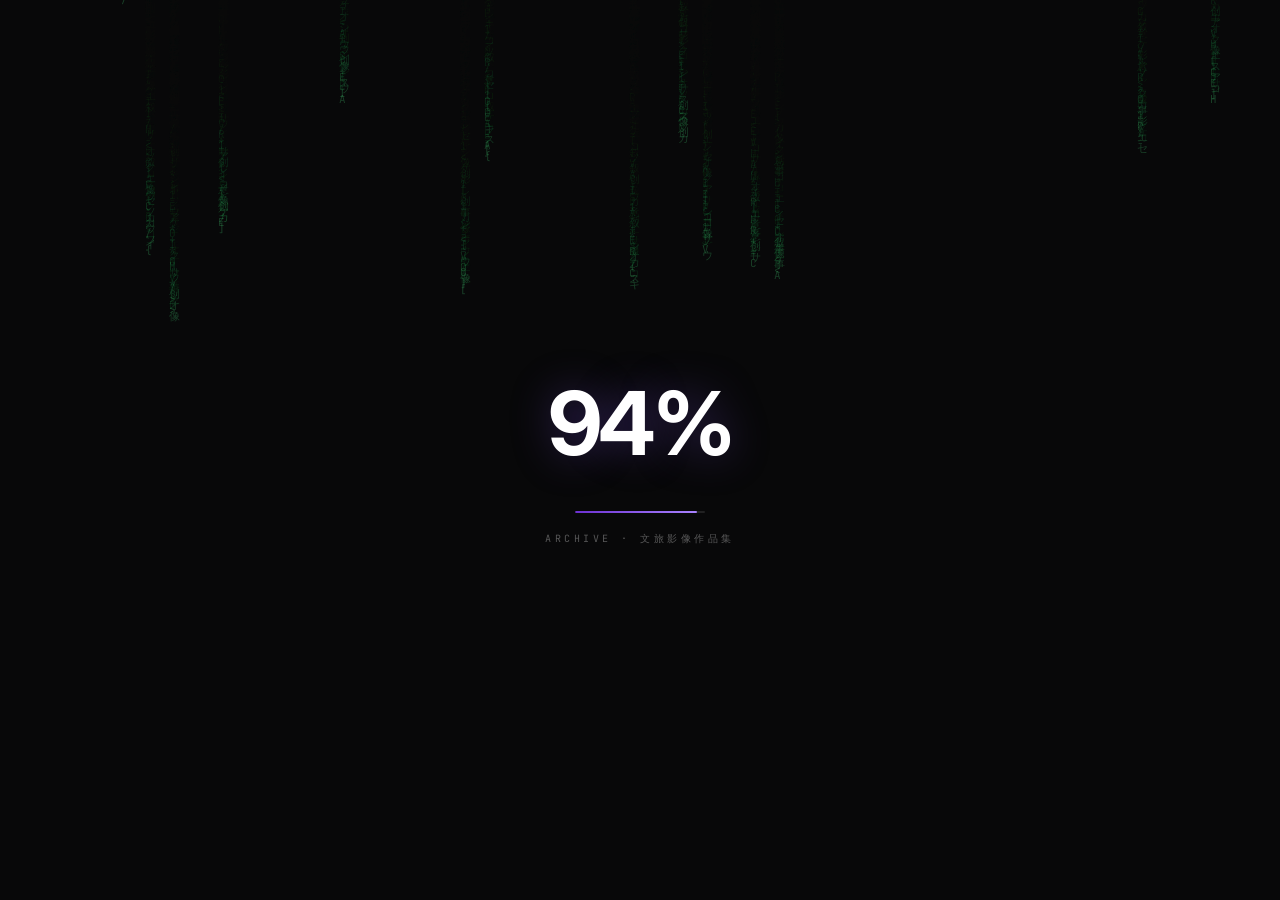
==== index.html @ c598e839 "Initial commit: 文旅影像作品集 portfolio site" ====
<!DOCTYPE html>
<html lang="zh-CN">
<head>
<meta charset="UTF-8">
<meta name="viewport" content="width=device-width, initial-scale=1.0">
<title>ARCHIVE — 文旅影像作品集</title>
<link rel="preconnect" href="https://fonts.googleapis.com">
<link rel="preconnect" href="https://fonts.gstatic.com" crossorigin>
<link href="https://fonts.googleapis.com/css2?family=Inter:wght@400;500;600;700;800;900&family=JetBrains+Mono:wght@300;400&family=Noto+Sans+SC:wght@400;500;700;900&display=swap" rel="stylesheet">
<link rel="stylesheet" href="system.css">
<style>
  /* ── Loader ── */
  #loader{position:fixed;inset:0;z-index:10000;background:#08080a;display:flex;align-items:center;justify-content:center;
    transition:opacity .6s ease,visibility .6s ease;}
  #loader.hide{opacity:0;visibility:hidden;pointer-events:none;}
  #rainCanvas{position:absolute;inset:0;z-index:0;}
  .loader-content{position:relative;z-index:1;display:flex;flex-direction:column;align-items:center;gap:18px;}
  .loader-percent{font-size:clamp(3rem,8vw,5.5rem);font-weight:700;letter-spacing:-.04em;color:#fff;text-shadow:0 0 40px rgba(120,80,220,.35);}
  .loader-bar-wrap{width:130px;height:2px;background:rgba(255,255,255,.1);border-radius:1px;overflow:hidden;}
  .loader-bar{height:100%;width:0;background:linear-gradient(90deg,#6c30d2,#a882ff);border-radius:1px;transition:width .05s linear;}
  .loader-label{font-family:var(--f-mono);font-size:10px;letter-spacing:.35em;text-transform:uppercase;color:rgba(255,255,255,.32);}

  /* ── Hero 背景视频（自动循环）+ 右侧辉光球 ── */
  .hero-video{position:absolute;inset:0;width:100%;height:100%;object-fit:cover;object-position:center;z-index:0;pointer-events:none;
    opacity:0;animation:fadeIn 1.4s .2s ease forwards;}
  .hero .scrim{z-index:1;background:
    linear-gradient(105deg,rgba(8,8,10,.86) 0%,rgba(8,8,10,.55) 34%,rgba(8,8,10,.22) 62%,rgba(8,8,10,.42) 100%),
    linear-gradient(to bottom,rgba(8,8,10,.22) 0%,transparent 30%,rgba(8,8,10,.6) 100%);}
  .hero .orb{z-index:2;right:8%;top:50%;width:min(600px,80vw);height:min(600px,80vw);
    filter:blur(42px);translate:0 -50%;
    animation:orbBreath 12s ease-in-out infinite, orbSpin 44s linear infinite, orbIn 1.6s .3s ease forwards;}
  /* 轻呼吸（translate+scale）与慢自转（rotate）用独立属性，互不覆盖 */
  @keyframes orbBreath{
    0%,100%{translate:0 -50%;        scale:1;}
    50%    {translate:0 calc(-50% - 12px); scale:1.04;}
  }
  @keyframes orbSpin{to{rotate:360deg;}}
  .hero .hero-text{max-width:none;margin:0;padding-left:6vw;padding-right:var(--gutter);}
  .hero .tags{position:static;left:auto;right:auto;bottom:auto;margin-top:26px;justify-content:flex-start;}
  .page-reveal{opacity:0;transition:opacity .6s ease .15s;}
  .page-reveal.show{opacity:1;}
  .hero-line:hover{letter-spacing:.06em;color:var(--accent);}
  .tag:hover{letter-spacing:.28em;color:var(--accent);border-color:rgba(168,130,255,.4);}

  /* ── 整屏吸附滚动（一屏一屏）── */
  html{scroll-snap-type:y mandatory;scroll-padding-top:0;}
  .hero{scroll-snap-align:start;scroll-snap-stop:always;}
  .snap-screen.last{min-height:100dvh;display:flex;flex-direction:column;justify-content:center;
    scroll-snap-align:start;scroll-snap-stop:always;}
  .snap-screen.last > footer{margin-top:auto;}
  @media (prefers-reduced-motion:reduce){html{scroll-snap-type:none;}}
</style>
</head>
<body>

<!-- ════ LOADER ════ -->
<div id="loader">
  <canvas id="rainCanvas"></canvas>
  <div class="loader-content">
    <div class="loader-percent" id="loaderPercent">0%</div>
    <div class="loader-bar-wrap"><div class="loader-bar" id="loaderBar"></div></div>
    <div class="loader-label">ARCHIVE · 文旅影像作品集</div>
  </div>
</div>

<!-- ════ HEADER ════ -->
<header class="site-header">
  <div class="logo">ARCHIVE<span class="dot-accent">.</span></div>
  <nav>
    <ul>
      <li><a href="works.html#video" data-hover>Works</a></li>
      <li><a href="#" data-hover>About</a></li>
      <li><a href="#" data-hover>Journal</a></li>
      <li><a href="#" data-hover>Contact</a></li>
    </ul>
  </nav>
  <span class="menu-ico" data-hover>≡</span>
</header>

<div class="page-reveal" id="pageReveal">

<!-- ════ HERO ════ -->
<section class="hero">
  <video class="hero-video" id="heroVideo" autoplay muted loop playsinline preload="auto" src="assets/new-bg.mp4"></video>
  <div class="scrim"></div>
  <div class="orb" id="orb"></div>
  <div class="hero-text">
    <h1 class="h1">
      <span class="hero-line" data-textline>WE</span>
      <span class="hero-line" data-textline>CAPTURE</span>
      <span class="hero-line" data-textline>STORIES</span>
      <span class="hero-line" data-textline>THAT STAY</span>
    </h1>
    <div class="hero-sub">影像 · 创意 · 叙事 &nbsp;—&nbsp; Visual Storytelling Studio</div>
    <div class="tags">
      <span class="tag" data-hover data-type="photo">摄影作品</span>
      <span class="tag" data-hover data-type="video">摄像作品</span>
    </div>
  </div>
</section>

</div><!-- /page-reveal -->

<script src="data.js"></script>
<script src="site.js"></script>
<script>
/* ════ MATRIX CODE RAIN ════ */
(function(){
  var c=document.getElementById('rainCanvas'),ctx=c.getContext('2d');
  var chars='ARCHIVE影像创意叙事01{}[]<>=+-*/アイウエオカキクケコサシスセソ'.split('');
  var fs=11,step=fs*2.2,cols=0,drops=[];
  function resize(){
    c.width=innerWidth;c.height=innerHeight;
    cols=Math.ceil(c.width/step);
    for(var i=0;i<cols;i++)if(drops[i]==null)drops[i]=Math.random()*c.height/fs*-1;
  }
  resize();addEventListener('resize',resize);
  ctx.fillStyle='#08080a';ctx.fillRect(0,0,c.width,c.height);
  function draw(){
    ctx.fillStyle='rgba(8,8,10,0.05)';ctx.fillRect(0,0,c.width,c.height);
    ctx.font=fs+'px "JetBrains Mono",monospace';
    for(var i=0;i<cols;i++){
      var ch=chars[Math.floor(Math.random()*chars.length)],y=drops[i]*fs;
      ctx.fillStyle='rgba(74,222,128,0.25)';ctx.fillText(ch,i*step,y);
      if(drops[i]>1){ctx.fillStyle='rgba(34,197,94,0.12)';ctx.fillText(chars[Math.floor(Math.random()*chars.length)],i*step,y-fs);}
      if(drops[i]>2){ctx.fillStyle='rgba(22,163,74,0.05)';ctx.fillText(chars[Math.floor(Math.random()*chars.length)],i*step,y-fs*2);}
      if(y>c.height&&Math.random()>0.975)drops[i]=0;
      drops[i]+=0.5;
    }
  }
  for(var f=0;f<20;f++)draw();
  var id=setInterval(draw,40);window._stopRain=function(){clearInterval(id);};
})();

/* ════ LOADER ════ */
(function(){
  var el=document.getElementById('loaderPercent'),bar=document.getElementById('loaderBar'),
      loader=document.getElementById('loader'),page=document.getElementById('pageReveal');
  function ease(t){return t<0.5?2*t*t:-1+(4-2*t)*t;}
  var start=Date.now(),dur=2400;
  (function tick(){
    var t=Math.min((Date.now()-start)/dur,1),p=Math.floor(ease(t)*100);
    el.textContent=p+'%';bar.style.width=p+'%';
    if(p<100)requestAnimationFrame(tick);
    else setTimeout(function(){loader.classList.add('hide');page.classList.add('show');window._stopRain();},350);
  })();
})();

/* ════ ORB 紫→粉色彩 morph（光标靠近变粉）════ */
initOrb(document.getElementById('orb'));
/* 背景视频自动循环兜底（部分浏览器需 JS 触发 play）*/
(function(){var v=document.getElementById('heroVideo');if(v&&v.play){var p=v.play();if(p&&p.catch)p.catch(function(){});}})();

/* ════ HERO 标签 → 跳转到对应类型的分类列表页 ════ */
(function(){
  document.querySelectorAll('.tags .tag[data-type]').forEach(function(t){
    t.style.cursor='none';
    t.addEventListener('click',function(){location.href='works.html#'+t.dataset.type;});
  });
})();
</script>
</body>
</html>
---- system.css ----
/* ============================================================
   CINEMATIC PORTFOLIO SYSTEM — Dark Premium Edition
   文旅影像作品集 · 暗色高级设计系统
   配色对齐 portfolio-hero_7（紫辉光 / 绿矩阵 / 近黑底）
   ============================================================ */

/* ---------- Tokens ---------- */
:root{
  /* color — dark */
  --bg:#08080a;
  --bg-soft:#0d0d11;
  --panel:rgba(255,255,255,.035);
  --panel-edge:rgba(255,255,255,.10);
  --text:#f4f4f2;
  --muted:rgba(255,255,255,.52);
  --faint:rgba(255,255,255,.34);
  --border:rgba(255,255,255,.12);
  --accent:#a882ff;          /* 紫 — 强调/hover */
  --accent-2:#c884e0;        /* 粉紫 */
  --green:#4ade80;           /* 矩阵绿 — 点缀 */

  /* spacing — 8px system */
  --s1:4px; --s2:8px; --s3:16px; --s4:24px; --s5:32px; --s6:48px; --s7:64px; --s8:96px;

  /* type */
  --f-sans:"Inter","Helvetica Neue","PingFang SC","HarmonyOS Sans","Source Han Sans",-apple-system,sans-serif;
  --f-mono:"JetBrains Mono",ui-monospace,"SF Mono",Menlo,monospace;
  --maxw:1280px;
  --gutter:56px;
}

/* ---------- Reset ---------- */
*,*::before,*::after{margin:0;padding:0;box-sizing:border-box;}
html{scroll-behavior:smooth;}
body{
  background:var(--bg);color:var(--text);
  font-family:var(--f-sans);-webkit-font-smoothing:antialiased;
  line-height:1.6;font-size:16px;overflow-x:hidden;
}
img{display:block;max-width:100%;}
a{color:inherit;text-decoration:none;}
::selection{background:rgba(168,130,255,.3);color:#fff;}

/* ---------- Custom cursor (desktop only) ---------- */
.cursor-ring,.cursor-dot{display:none;}
@media (hover:hover) and (pointer:fine){
  html,body,a,button,span,.cf-card,.tile{cursor:none;}
  .cursor-ring{
    display:block;position:fixed;top:0;left:0;width:34px;height:34px;z-index:9998;
    border:1px solid rgba(255,255,255,.55);border-radius:50%;pointer-events:none;
    transform:translate(-50%,-50%);mix-blend-mode:difference;
    transition:width .35s cubic-bezier(.25,1,.5,1),height .35s cubic-bezier(.25,1,.5,1),background .35s ease,border-color .35s ease;
    will-change:left,top,width,height;
  }
  .cursor-ring.expand{width:64px;height:64px;background:rgba(255,255,255,.10);border-color:transparent;}
  .cursor-ring.grab{width:46px;height:46px;background:rgba(168,130,255,.25);border-color:transparent;}
  .cursor-dot{
    display:block;position:fixed;top:0;left:0;width:6px;height:6px;z-index:9999;
    background:#fff;border-radius:50%;pointer-events:none;transform:translate(-50%,-50%);
    mix-blend-mode:difference;will-change:left,top;
  }
  .cursor-ring.expand + .cursor-dot,.cursor-dot.hide{opacity:0;}
}

/* ---------- Orb + ambient (reusable) ---------- */
.orb{
  position:absolute;border-radius:50%;pointer-events:none;z-index:0;
  width:min(540px,72vw);height:min(540px,72vw);
  background:radial-gradient(circle,rgba(108,48,210,.85) 0%,rgba(100,40,200,.55) 28%,rgba(90,30,185,.28) 50%,rgba(80,20,170,.08) 72%,transparent 100%);
  filter:blur(50px);opacity:0;
  animation:orbFloat 11s ease-in-out infinite,orbIn 1.8s .3s ease forwards;
}
@keyframes orbFloat{
  0%{transform:translate(0,0) scale(1) rotate(0deg);}
  15%{transform:translate(12px,-28px) scale(1.08) rotate(2deg);}
  35%{transform:translate(22px,-10px) scale(.94) rotate(5deg);}
  55%{transform:translate(-8px,18px) scale(1.1) rotate(-3deg);}
  75%{transform:translate(-15px,-20px) scale(.92) rotate(3deg);}
  100%{transform:translate(0,0) scale(1) rotate(0deg);}
}
@keyframes orbIn{to{opacity:1;}}

/* ---------- Header ---------- */
.site-header{
  position:fixed;top:0;left:0;right:0;z-index:200;height:72px;
  display:flex;align-items:center;justify-content:space-between;
  padding:0 var(--gutter);color:var(--text);
  transition:transform .45s cubic-bezier(.16,1,.3,1),background .4s ease,backdrop-filter .4s ease,border-color .4s ease;
  border-bottom:1px solid transparent;opacity:0;animation:fadeIn .8s .3s ease forwards;
}
.site-header.hide{transform:translateY(-100%);}
.site-header.scrolled{background:rgba(8,8,10,.72);backdrop-filter:blur(14px);border-bottom-color:var(--border);}
.site-header .logo{font-size:15px;letter-spacing:.02em;font-weight:800;}
.site-header .logo .dot-accent{color:var(--accent);}
.site-header nav ul{display:flex;gap:var(--s6);list-style:none;align-items:center;}
.site-header nav a{font-size:11px;letter-spacing:.16em;font-weight:500;text-transform:uppercase;color:var(--muted);transition:color .3s;}
.site-header nav a:hover{color:var(--text);}
.menu-ico{display:none;font-size:20px;color:var(--text);}
@keyframes fadeIn{to{opacity:1;}}
@keyframes fadeSlideUp{from{opacity:0;transform:translateY(48px);}to{opacity:1;transform:translateY(0);}}

/* ---------- Layout ---------- */
.wrap{max-width:var(--maxw);margin:0 auto;padding:0 var(--gutter);}

/* ---------- Type scale ---------- */
.h1{font-size:clamp(3rem,11vw,8rem);line-height:.9;letter-spacing:-.045em;font-weight:900;text-transform:uppercase;}
.h2{font-size:48px;line-height:1.05;letter-spacing:-.03em;font-weight:800;text-transform:uppercase;}
.h3{font-size:32px;line-height:1.2;font-weight:700;letter-spacing:-.02em;}
.h4{font-size:22px;line-height:1.35;font-weight:500;}
.eyebrow{font-family:var(--f-mono);font-size:11px;letter-spacing:.22em;text-transform:uppercase;color:var(--faint);}
.eyebrow.on{color:var(--accent);}

/* ---------- Hero ---------- */
.hero{position:relative;width:100%;height:100dvh;min-height:600px;overflow:hidden;display:flex;align-items:center;background:var(--bg);}
.hero .scrim{position:absolute;inset:0;z-index:1;pointer-events:none;
  background:linear-gradient(to bottom,rgba(8,8,10,.2) 0%,transparent 35%,rgba(8,8,10,.55) 100%);}
.hero-text{position:relative;z-index:20;width:100%;}
.hero-line{display:block;opacity:0;animation:fadeSlideUp .9s cubic-bezier(.16,1,.3,1) forwards;
  transition:letter-spacing .5s cubic-bezier(.25,1,.5,1),color .5s ease;color:#fff;}
.hero-line:nth-child(1){animation-delay:.10s;}
.hero-line:nth-child(2){animation-delay:.20s;}
.hero-line:nth-child(3){animation-delay:.30s;}
.hero-line:nth-child(4){animation-delay:.40s;}
.hero-line.text-hovered{letter-spacing:.06em;color:var(--accent);}
.hero-sub{font-family:var(--f-mono);font-size:13px;letter-spacing:.3em;color:var(--muted);margin-top:var(--s5);
  opacity:0;animation:fadeSlideUp .9s cubic-bezier(.16,1,.3,1) .55s forwards;text-transform:uppercase;}
.scroll-hint{position:absolute;left:var(--gutter);bottom:34px;z-index:20;font-family:var(--f-mono);font-size:10px;letter-spacing:.25em;text-transform:uppercase;color:var(--faint);
  opacity:0;animation:fadeIn 1s 1s ease forwards;}
.scroll-hint .bar{display:inline-block;width:1px;height:34px;background:linear-gradient(var(--accent),transparent);margin-left:10px;vertical-align:middle;animation:scrollPulse 2s ease-in-out infinite;transform-origin:top;}
@keyframes scrollPulse{0%,100%{transform:scaleY(.4);opacity:.4;}50%{transform:scaleY(1);opacity:1;}}

/* tags */
.tags{position:absolute;bottom:30px;right:var(--gutter);z-index:20;display:flex;flex-wrap:wrap;gap:10px;justify-content:flex-end;
  opacity:0;animation:fadeSlideUp .9s cubic-bezier(.16,1,.3,1) .7s forwards;}
.tag{border:1px solid var(--border);background:var(--panel);font-family:var(--f-mono);font-size:10px;text-transform:uppercase;letter-spacing:.18em;
  padding:8px 16px;color:var(--muted);border-radius:2px;transition:color .3s,letter-spacing .4s,border-color .3s;}
.tag.text-hovered{letter-spacing:.28em;color:var(--accent);border-color:rgba(168,130,255,.4);}

/* metrics */
.metrics{position:absolute;left:0;right:0;bottom:0;z-index:20;display:grid;grid-template-columns:repeat(4,1fr);
  background:rgba(8,8,10,.4);backdrop-filter:blur(6px);border-top:1px solid var(--border);padding:20px var(--gutter);
  opacity:0;animation:fadeIn 1s .9s ease forwards;}
.metrics.inline{position:static;background:transparent;backdrop-filter:none;border-top:1px solid var(--border);padding:var(--s6) 0;animation:none;opacity:1;}
.metric .num{font-size:32px;font-weight:300;letter-spacing:-.02em;}
.metric .num b{color:var(--accent);font-weight:300;}
.metric .lab{font-family:var(--f-mono);font-size:10px;letter-spacing:.18em;text-transform:uppercase;color:var(--muted);margin-top:5px;}

/* ---------- Section ---------- */
.section{padding:var(--s8) 0;position:relative;}
.section.tight{padding:var(--s7) 0;}
.sec-head{display:flex;justify-content:space-between;align-items:baseline;margin-bottom:var(--s6);}
.sec-head .title{font-size:13px;letter-spacing:.16em;text-transform:uppercase;font-weight:600;}
.sec-link{font-family:var(--f-mono);font-size:11px;letter-spacing:.16em;text-transform:uppercase;color:var(--muted);transition:color .3s;}
.sec-link:hover{color:var(--accent);}

/* ---------- Play button ---------- */
.play{width:58px;height:58px;border-radius:50%;border:1px solid rgba(255,255,255,.7);
  display:flex;align-items:center;justify-content:center;transition:background .3s,transform .3s,border-color .3s;backdrop-filter:blur(2px);}
.play::after{content:"";border-left:13px solid #fff;border-top:8px solid transparent;border-bottom:8px solid transparent;margin-left:3px;}
.play.sm{width:44px;height:44px;}
.play.sm::after{border-left-width:11px;border-top-width:7px;border-bottom-width:7px;}
a:hover>.play,.zoom:hover .play{background:rgba(168,130,255,.25);border-color:transparent;transform:scale(1.08);}

/* ---------- Frames / images ---------- */
.frame{position:relative;overflow:hidden;background:#16161a;}
.frame img{width:100%;height:100%;object-fit:cover;transition:transform .6s cubic-bezier(.16,1,.3,1);}
.zoom:hover .frame img,.frame.zoom:hover img{transform:scale(1.05);}
.ph{position:relative;background:linear-gradient(135deg,#1a1a20,#26262e);}
.tag-demo{position:absolute;left:12px;top:12px;z-index:4;font-family:var(--f-mono);font-size:9px;letter-spacing:.18em;text-transform:uppercase;color:rgba(255,255,255,.55);}
.dur-badge{position:absolute;right:12px;bottom:10px;z-index:4;font-family:var(--f-mono);font-size:11px;color:#fff;letter-spacing:.05em;background:rgba(0,0,0,.5);padding:3px 8px;border-radius:2px;}

/* ---------- Featured project ---------- */
.featured{display:grid;grid-template-columns:1.55fr 1fr;gap:var(--s7);align-items:center;}
.featured .frame{aspect-ratio:16/10;border-radius:4px;border:1px solid var(--border);}
.featured .meta-year{font-family:var(--f-mono);font-size:12px;color:var(--muted);letter-spacing:.1em;}
.featured .desc{font-size:15px;color:var(--muted);margin-top:var(--s4);line-height:1.8;max-width:400px;}
.link-arrow{display:inline-block;margin-top:var(--s5);font-family:var(--f-mono);font-size:12px;letter-spacing:.14em;text-transform:uppercase;color:var(--text);border-bottom:1px solid var(--border);padding-bottom:4px;transition:color .3s,border-color .3s,letter-spacing .3s;}
.link-arrow:hover{color:var(--accent);border-color:var(--accent);letter-spacing:.22em;}
.link-arrow.on{color:var(--accent);border-color:rgba(168,130,255,.5);}

/* ============================================================
   COVERFLOW CAROUSEL（分类 3D 轮转）
   ============================================================ */
.stage{position:relative;z-index:2;height:560px;width:100%;display:flex;align-items:center;justify-content:center;
  perspective:1700px;perspective-origin:50% 46%;touch-action:none;}
.track{position:relative;transform-style:preserve-3d;width:0;height:0;}
.cf-card{position:absolute;left:50%;top:50%;width:300px;height:400px;border-radius:18px;overflow:hidden;
  border:1px solid var(--panel-edge);
  box-shadow:inset 0 1px 0 rgba(180,160,255,.18),inset 0 -1px 0 rgba(0,0,0,.4),0 36px 70px rgba(0,0,0,.55);
  will-change:transform,opacity;background:#14141a;
  -webkit-user-drag:none;user-select:none;-webkit-user-select:none;}
.cf-card img{-webkit-user-drag:none;user-select:none;-webkit-user-select:none;pointer-events:none;}
.stage{user-select:none;-webkit-user-select:none;}
.cf-card .cf-img{position:absolute;inset:0;}
.cf-card .cf-img img{width:100%;height:100%;object-fit:cover;}
.cf-card .cf-glass{position:absolute;inset:0;
  background:linear-gradient(160deg,rgba(168,130,255,.12),rgba(20,20,30,.05) 40%),linear-gradient(to top,rgba(5,5,8,.92) 8%,rgba(5,5,8,.35) 45%,rgba(5,5,8,.15));}
.cf-card .cf-body{position:absolute;left:22px;right:22px;bottom:22px;z-index:3;}
.cf-card .cf-no{font-family:var(--f-mono);font-size:11px;letter-spacing:.16em;color:rgba(255,255,255,.7);}
.cf-card .cf-cn{font-size:26px;font-weight:700;letter-spacing:-.02em;margin-top:6px;}
.cf-card .cf-en{font-family:var(--f-mono);font-size:10px;letter-spacing:.16em;text-transform:uppercase;color:var(--muted);margin-top:6px;}
.cf-card .cf-go{margin-top:14px;font-family:var(--f-mono);font-size:10px;letter-spacing:.18em;text-transform:uppercase;color:var(--accent);opacity:0;transform:translateY(6px);transition:opacity .4s,transform .4s;}
.cf-card.is-center .cf-go{opacity:1;transform:none;}
.cf-card .cf-top{position:absolute;top:16px;left:18px;z-index:3;font-family:var(--f-mono);font-size:9px;letter-spacing:.2em;text-transform:uppercase;color:rgba(255,255,255,.5);}
.cf-hint{display:flex;justify-content:center;gap:12px;align-items:center;margin-top:var(--s5);font-family:var(--f-mono);font-size:11px;letter-spacing:.2em;text-transform:uppercase;color:var(--faint);}
.cf-hint .key{border:1px solid var(--border);border-radius:6px;padding:3px 10px;background:var(--panel);color:var(--muted);}
.cf-card .cf-play{position:absolute;left:50%;top:42%;transform:translate(-50%,-50%);z-index:3;opacity:.85;transition:opacity .4s;}
.cf-card.is-center .cf-play{opacity:1;}

/* ============================================================
   CATEGORY TEXT LIST（首页分类 — 纯文字列表 + 文字动效）
   ============================================================ */
/* 作品集式列表：左名称 / 右英文标签；hover 整行变蓝（横向拉满）+ 尾部箭头 + 镂空英文水印 */
.cat-list{display:flex;flex-direction:column;gap:clamp(3px,0.6vh,7px);}
.cat-row{position:relative;display:flex;align-items:center;justify-content:space-between;gap:var(--s4);overflow:hidden;
  border-radius:8px;padding:clamp(9px,1.4vh,14px) clamp(16px,1.6vw,24px);background:transparent;
  box-shadow:0 16px 40px rgba(30,80,230,0);opacity:0;
  transition:padding .42s cubic-bezier(.16,1,.3,1),background .35s ease,box-shadow .42s ease;}
.cat-row.in{animation:catRowIn .7s cubic-bezier(.16,1,.3,1) forwards;}
@keyframes catRowIn{from{opacity:0;transform:translateY(22px);}to{opacity:1;transform:none;}}
/* hover：整行蓝色横向拉满、长高 */
.cat-row:hover{padding-top:clamp(16px,2.6vh,26px);padding-bottom:clamp(16px,2.6vh,26px);
  background:linear-gradient(100deg,#1d44c7,#3162e8);box-shadow:0 18px 44px rgba(30,80,230,.4);}

/* 镂空英文水印（hover 自蓝条右侧淡入）*/
.cat-row .cat-ghost{position:absolute;z-index:1;right:2.5%;top:50%;transform:translateY(-50%) translateX(6%);
  font-family:var(--f-sans);font-weight:900;font-size:clamp(2rem,5.6vw,4rem);letter-spacing:-.03em;line-height:1;
  text-transform:uppercase;color:transparent;-webkit-text-stroke:1px rgba(255,255,255,.24);
  white-space:nowrap;pointer-events:none;opacity:0;
  transition:opacity .5s ease,transform .7s cubic-bezier(.16,1,.3,1);}
.cat-row:hover .cat-ghost{opacity:1;transform:translateY(-50%) translateX(0);}

/* 左侧：名称 + 箭头（始终左对齐）*/
.cat-row .cat-bar{position:relative;z-index:2;display:inline-flex;align-items:center;gap:12px;min-width:0;}
.cat-row .cat-cn{font-weight:600;letter-spacing:.01em;line-height:1.1;white-space:nowrap;color:rgba(255,255,255,.8);
  font-size:clamp(1.05rem,1.7vw,1.35rem);transition:font-size .42s cubic-bezier(.16,1,.3,1),color .35s ease;}
.cat-row:hover .cat-cn{font-size:clamp(1.35rem,2.4vw,1.9rem);color:#fff;}
.cat-row .cat-cn .ch{display:inline-block;opacity:0;transform:translateY(70%);
  transition:transform .6s cubic-bezier(.16,1,.3,1),opacity .6s ease;}
.cat-row.in .cat-cn .ch{opacity:1;transform:none;}

/* 尾部箭头（仅 hover 出现）*/
.cat-row .cat-arrow{flex:none;font-size:15px;color:#fff;opacity:0;transform:translateX(-6px);
  transition:opacity .35s ease,transform .45s cubic-bezier(.16,1,.3,1),font-size .42s cubic-bezier(.16,1,.3,1);}
.cat-row:hover .cat-arrow{opacity:1;transform:none;font-size:20px;}

/* 右侧英文标签（hover 让位给水印，淡出）*/
.cat-row .cat-tag{position:relative;z-index:2;flex:none;font-family:var(--f-mono);font-size:11px;letter-spacing:.16em;
  text-transform:uppercase;color:rgba(255,255,255,.32);white-space:nowrap;transition:opacity .35s ease,color .35s ease;}
.cat-row:hover .cat-tag{opacity:0;}

@media(max-width:720px){.cat-row .cat-tag{display:none;}.cat-row .cat-ghost{font-size:2.4rem;}}
@media (prefers-reduced-motion:reduce){.cat-row,.cat-row .cat-cn .ch{opacity:1;transform:none;}}

/* ============================================================
   WORKS 分类列表页（works.html）
   ============================================================ */
.works-sec{height:100dvh;box-sizing:border-box;display:flex;flex-direction:column;
  padding-top:clamp(90px,12vh,120px);padding-bottom:clamp(28px,5vh,52px);overflow:hidden;}
.works-sec>.wrap{flex:1;min-height:0;display:flex;flex-direction:column;width:100%;}
.works-head{flex:none;margin-bottom:clamp(10px,2.4vh,30px);}
.works-head .eyebrow{margin-bottom:10px;}
.works-title{font-size:clamp(2rem,5vw,3.8rem);font-weight:900;text-transform:uppercase;letter-spacing:-.035em;line-height:.95;}
/* 列表填满剩余高度，行均匀分布 → 一屏展示、无需滚动 */
.works-sec .cat-list{flex:1;min-height:0;justify-content:space-between;gap:clamp(2px,0.4vh,6px);}
/* 右上角 Home 按钮 */
.home-btn{font-family:var(--f-mono);font-size:11px;letter-spacing:.18em;text-transform:uppercase;color:var(--muted);
  border:1px solid var(--border);border-radius:999px;padding:9px 20px;
  transition:color .3s,border-color .3s,background .3s;}
.home-btn:hover{color:#fff;border-color:var(--accent);background:rgba(168,130,255,.14);}

/* ---------- Project list (stacked) ---------- */
.plist{border-top:1px solid var(--border);}
.prow{display:grid;grid-template-columns:300px 1fr auto;gap:var(--s6);align-items:center;
  padding:var(--s5) 0;border-bottom:1px solid var(--border);transition:padding-left .4s cubic-bezier(.16,1,.3,1),background .4s;}
.prow:hover{padding-left:var(--s4);}
.prow .frame{aspect-ratio:16/9;border-radius:4px;border:1px solid var(--border);}
.prow .p-year{font-family:var(--f-mono);font-size:12px;color:var(--muted);letter-spacing:.08em;}
.prow .p-cn{font-size:26px;font-weight:600;margin-top:6px;letter-spacing:-.02em;transition:color .3s;}
.prow:hover .p-cn{color:var(--accent);}
.prow .p-en{font-family:var(--f-mono);font-size:10px;letter-spacing:.18em;text-transform:uppercase;color:var(--faint);margin-top:6px;}
.prow .p-dur{font-family:var(--f-mono);font-size:13px;color:var(--muted);letter-spacing:.05em;justify-self:end;display:flex;align-items:center;gap:12px;}
.prow .p-arrow{font-size:18px;opacity:0;transform:translateX(-6px);transition:opacity .3s,transform .3s,color .3s;}
.prow:hover .p-arrow{opacity:1;transform:none;color:var(--accent);}

/* ---------- Story blocks (project page) ---------- */
.story{display:grid;grid-template-columns:1fr 1fr;gap:var(--s7);align-items:center;}
.story.text-narrow{grid-template-columns:1.1fr 1fr;}
.story .frame{aspect-ratio:4/3;border-radius:4px;border:1px solid var(--border);}
.story p{font-size:16px;line-height:1.95;color:var(--muted);}
.full-visual{width:100%;aspect-ratio:21/9;border-radius:4px;overflow:hidden;background:#16161a;position:relative;border:1px solid var(--border);}
.gallery{display:grid;grid-template-columns:repeat(4,1fr);gap:var(--s3);}
.gallery .frame{aspect-ratio:4/3;border-radius:4px;border:1px solid var(--border);}
.blk{padding:var(--s7) 0;border-bottom:1px solid var(--border);}
.blk-head{margin-bottom:var(--s5);}
.blk-head .cn{font-size:24px;font-weight:600;}
.blk-head .en{font-family:var(--f-mono);font-size:11px;letter-spacing:.2em;text-transform:uppercase;color:var(--accent);margin-top:5px;}

/* meta */
.meta-list .row{display:flex;justify-content:space-between;gap:var(--s4);font-size:13px;border-bottom:1px solid var(--border);padding:11px 0;}
.meta-list .row .k{font-family:var(--f-mono);color:var(--faint);letter-spacing:.1em;text-transform:uppercase;font-size:11px;}
.meta-list .row .v{color:var(--text);}

/* breadcrumb */
.crumb{font-family:var(--f-mono);font-size:11px;letter-spacing:.16em;text-transform:uppercase;color:var(--faint);}
.crumb a{transition:color .3s;}
.crumb a:hover{color:var(--text);}
.crumb .sep{margin:0 8px;opacity:.5;}

/* ---------- Buttons / chips ---------- */
.share{font-family:var(--f-mono);font-size:12px;letter-spacing:.14em;text-transform:uppercase;display:inline-flex;gap:8px;align-items:center;color:var(--muted);transition:color .3s;}
.share:hover{color:var(--accent);}

/* ---------- Footer ---------- */
.site-footer{border-top:1px solid var(--border);padding:var(--s5) 0;display:flex;justify-content:space-between;align-items:center;flex-wrap:wrap;gap:var(--s3);}
.site-footer .l{display:flex;gap:var(--s5);}
.site-footer a{font-family:var(--f-mono);font-size:11px;letter-spacing:.14em;text-transform:uppercase;color:var(--muted);transition:color .3s;}
.site-footer a:hover{color:var(--accent);}
.site-footer .copy{font-family:var(--f-mono);font-size:11px;color:var(--faint);}

/* ---------- Interaction: reveal ---------- */
.reveal{opacity:0;transform:translateY(28px);transition:opacity .7s cubic-bezier(.16,1,.3,1),transform .7s cubic-bezier(.16,1,.3,1);}
.reveal.in{opacity:1;transform:none;}

/* ---------- Responsive ---------- */
@media(max-width:1024px){
  :root{--gutter:30px;}
  .featured{grid-template-columns:1fr;gap:var(--s5);}
  .gallery{grid-template-columns:repeat(2,1fr);}
  .cf-card{width:260px;height:350px;}
}
@media(max-width:720px){
  .site-header nav ul{display:none;}
  .menu-ico{display:block;}
  .h2{font-size:32px;}
  .tags{right:auto;left:var(--gutter);justify-content:flex-start;}
  .story,.story.text-narrow{grid-template-columns:1fr;gap:var(--s5);}
  .prow{grid-template-columns:1fr;gap:var(--s3);}
  .prow .p-dur{justify-self:start;}
  .metric .num{font-size:22px;}
  .stage{height:440px;}
  .cf-card{width:220px;height:300px;}
}
@media (prefers-reduced-motion:reduce){
  *{animation-duration:.01ms!important;animation-iteration-count:1!important;}
  .reveal{opacity:1;transform:none;}
  .orb{opacity:1;animation:none;}
}
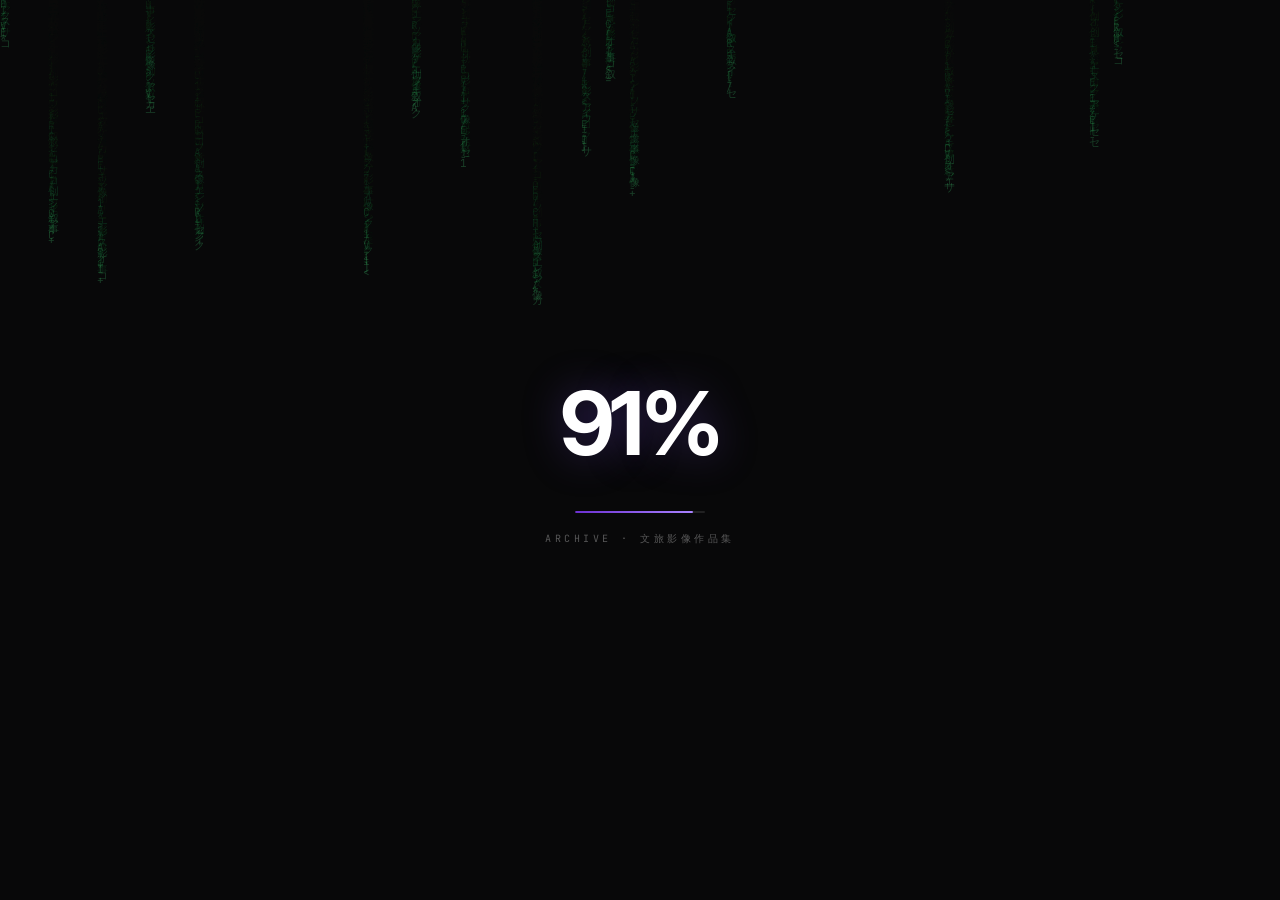
==== commit 31a016eb: "first" ====
--- a/index.html
+++ b/index.html
@@ -40,6 +40,8 @@
   .page-reveal{opacity:0;transition:opacity .6s ease .15s;}
   .page-reveal.show{opacity:1;}
   .hero-line:hover{letter-spacing:.06em;color:var(--accent);}
+  /* ── Hero 三行大标题：字号适配最长一行，保证不折行 ── */
+  .hero .h1{font-size:clamp(1.6rem,6.8vw,6rem);}
   .tag:hover{letter-spacing:.28em;color:var(--accent);border-color:rgba(168,130,255,.4);}
 
   /* ── 整屏吸附滚动（一屏一屏）── */
@@ -49,6 +51,14 @@
     scroll-snap-align:start;scroll-snap-stop:always;}
   .snap-screen.last > footer{margin-top:auto;}
   @media (prefers-reduced-motion:reduce){html{scroll-snap-type:none;}}
+
+  /* ── 移动端 ── */
+  @media(max-width:720px){
+    .hero .hero-text{padding-left:var(--gutter);}
+    .hero-sub{font-size:11px;letter-spacing:.18em;}
+    .hero .orb{right:-16%;top:56%;}
+    .hero .tags{margin-top:22px;}
+  }
 </style>
 </head>
 <body>
@@ -68,10 +78,10 @@
   <div class="logo">ARCHIVE<span class="dot-accent">.</span></div>
   <nav>
     <ul>
-      <li><a href="works.html#video" data-hover>Works</a></li>
-      <li><a href="#" data-hover>About</a></li>
-      <li><a href="#" data-hover>Journal</a></li>
-      <li><a href="#" data-hover>Contact</a></li>
+      <li><a href="works.html#photo" data-hover>摄影</a></li>
+      <li><a href="works.html#video" data-hover>摄像</a></li>
+      <li><a href="featured.html" data-hover>精选</a></li>
+      <li><a href="about.html" data-hover>关于我</a></li>
     </ul>
   </nav>
   <span class="menu-ico" data-hover>≡</span>
@@ -86,12 +96,10 @@
   <div class="orb" id="orb"></div>
   <div class="hero-text">
     <h1 class="h1">
-      <span class="hero-line" data-textline>WE</span>
-      <span class="hero-line" data-textline>CAPTURE</span>
-      <span class="hero-line" data-textline>STORIES</span>
-      <span class="hero-line" data-textline>THAT STAY</span>
+      <span class="hero-line" data-textline>HI, I'M CHUNYU</span>
+      <span class="hero-line" data-textline>VISUAL STORIES</span>
+      <span class="hero-line" data-textline>TOLD FRAME BY FRAME</span>
     </h1>
-    <div class="hero-sub">影像 · 创意 · 叙事 &nbsp;—&nbsp; Visual Storytelling Studio</div>
     <div class="tags">
       <span class="tag" data-hover data-type="photo">摄影作品</span>
       <span class="tag" data-hover data-type="video">摄像作品</span>
@@ -104,8 +112,14 @@
 <script src="data.js"></script>
 <script src="site.js"></script>
 <script>
+/* ════ 回访 / 减动效：跳过 loader ════
+   首次访问播完整 loader；同一会话内回访、或系统开了"减弱动态效果"时直接进页面 */
+var SKIP_LOADER=matchMedia('(prefers-reduced-motion:reduce)').matches;
+try{if(sessionStorage.getItem('archive-loader-seen')==='1')SKIP_LOADER=true;}catch(e){}
+
 /* ════ MATRIX CODE RAIN ════ */
 (function(){
+  if(SKIP_LOADER){window._stopRain=function(){};return;}
   var c=document.getElementById('rainCanvas'),ctx=c.getContext('2d');
   var chars='ARCHIVE影像创意叙事01{}[]<>=+-*/アイウエオカキクケコサシスセソ'.split('');
   var fs=11,step=fs*2.2,cols=0,drops=[];
@@ -136,6 +150,12 @@
 (function(){
   var el=document.getElementById('loaderPercent'),bar=document.getElementById('loaderBar'),
       loader=document.getElementById('loader'),page=document.getElementById('pageReveal');
+  if(SKIP_LOADER){
+    loader.style.transition='none';loader.classList.add('hide');
+    page.classList.add('show');
+    return;
+  }
+  try{sessionStorage.setItem('archive-loader-seen','1');}catch(e){}
   function ease(t){return t<0.5?2*t*t:-1+(4-2*t)*t;}
   var start=Date.now(),dur=2400;
   (function tick(){
--- a/system.css
+++ b/system.css
@@ -39,27 +39,28 @@
 }
 img{display:block;max-width:100%;}
 a{color:inherit;text-decoration:none;}
+a,button{-webkit-tap-highlight-color:transparent;}
 ::selection{background:rgba(168,130,255,.3);color:#fff;}
 
 /* ---------- Custom cursor (desktop only) ---------- */
-.cursor-ring,.cursor-dot{display:none;}
+.cursor-ring{display:none;}
 @media (hover:hover) and (pointer:fine){
   html,body,a,button,span,.cf-card,.tile{cursor:none;}
+  iframe,video{cursor:auto;}
+  /* 单个圆点，直接跟手（位置走 transform，无缓动）。
+     mix-blend-mode:difference —— 圆盖到文字/背景上自动反色。 */
   .cursor-ring{
-    display:block;position:fixed;top:0;left:0;width:34px;height:34px;z-index:9998;
-    border:1px solid rgba(255,255,255,.55);border-radius:50%;pointer-events:none;
-    transform:translate(-50%,-50%);mix-blend-mode:difference;
-    transition:width .35s cubic-bezier(.25,1,.5,1),height .35s cubic-bezier(.25,1,.5,1),background .35s ease,border-color .35s ease;
-    will-change:left,top,width,height;
+    display:block;position:fixed;top:0;left:0;width:22px;height:22px;z-index:9999;
+    background:#fff;border-radius:50%;pointer-events:none;
+    transform:translate(-50%,-50%);
+    mix-blend-mode:difference;
+    transition:width .28s cubic-bezier(.25,1,.5,1),height .28s cubic-bezier(.25,1,.5,1),opacity .25s ease;
+    will-change:transform,width,height;
   }
-  .cursor-ring.expand{width:64px;height:64px;background:rgba(255,255,255,.10);border-color:transparent;}
-  .cursor-ring.grab{width:46px;height:46px;background:rgba(168,130,255,.25);border-color:transparent;}
-  .cursor-dot{
-    display:block;position:fixed;top:0;left:0;width:6px;height:6px;z-index:9999;
-    background:#fff;border-radius:50%;pointer-events:none;transform:translate(-50%,-50%);
-    mix-blend-mode:difference;will-change:left,top;
-  }
-  .cursor-ring.expand + .cursor-dot,.cursor-dot.hide{opacity:0;}
+  /* 悬停在文字/可交互元素上：放大圆，反色更明显地盖住文字 */
+  .cursor-ring.expand{width:56px;height:56px;}
+  .cursor-ring.grab{width:40px;height:40px;}
+  .cursor-ring.hide{opacity:0;}
 }
 
 /* ---------- Orb + ambient (reusable) ---------- */
@@ -96,6 +97,36 @@
 .site-header nav a{font-size:11px;letter-spacing:.16em;font-weight:500;text-transform:uppercase;color:var(--muted);transition:color .3s;}
 .site-header nav a:hover{color:var(--text);}
 .menu-ico{display:none;font-size:20px;color:var(--text);}
+
+/* ---------- Mobile menu（全屏覆层，≡ 触发）---------- */
+.m-menu{position:fixed;inset:0;z-index:400;display:flex;flex-direction:column;
+  background:rgba(8,8,10,.9);backdrop-filter:blur(20px);-webkit-backdrop-filter:blur(20px);
+  opacity:0;visibility:hidden;
+  transition:opacity .18s ease,visibility .18s ease;}          /* 关：快 */
+.m-menu.open{opacity:1;visibility:visible;
+  transition:opacity .3s cubic-bezier(.23,1,.32,1),visibility .3s;}  /* 开：稍缓 */
+.m-top{flex:none;display:flex;justify-content:space-between;align-items:center;height:72px;padding:0 var(--gutter);}
+.m-logo{font-weight:800;font-size:15px;letter-spacing:.02em;}
+.m-logo .dot-accent{color:var(--accent);}
+.m-close{width:44px;height:44px;margin-right:-12px;background:none;border:0;color:var(--text);
+  font-size:20px;line-height:1;display:flex;align-items:center;justify-content:center;
+  transition:transform .16s cubic-bezier(.23,1,.32,1);}
+.m-close:active{transform:scale(.92);}
+.m-nav{flex:1;min-height:0;display:flex;flex-direction:column;justify-content:center;gap:4px;padding:0 var(--gutter);}
+.m-nav a{display:block;padding:12px 0;font-size:clamp(1.9rem,8.5vw,2.6rem);font-weight:900;
+  text-transform:uppercase;letter-spacing:-.02em;line-height:1.05;color:var(--text);
+  opacity:0;transform:translateY(20px);
+  transition:opacity .35s ease,transform .5s cubic-bezier(.16,1,.3,1),color .2s ease;}
+.m-menu.open .m-nav a{opacity:1;transform:none;}
+.m-menu:not(.open) .m-nav a{transition-delay:0ms!important;transition-duration:.12s;} /* 退场不错峰 */
+.m-nav a:active{color:var(--accent);transform:translateX(4px);}
+.m-nav a.now{color:var(--accent);}
+.m-foot{flex:none;padding:0 var(--gutter) 30px;font-family:var(--f-mono);font-size:10px;
+  letter-spacing:.2em;text-transform:uppercase;color:var(--faint);}
+html.menu-lock,html.menu-lock body{overflow:hidden;}
+@media (prefers-reduced-motion:reduce){
+  .m-nav a{transform:none;transition:opacity .2s ease;}
+}
 @keyframes fadeIn{to{opacity:1;}}
 @keyframes fadeSlideUp{from{opacity:0;transform:translateY(48px);}to{opacity:1;transform:translateY(0);}}
 
@@ -204,23 +235,30 @@
 .cf-card .cf-top{position:absolute;top:16px;left:18px;z-index:3;font-family:var(--f-mono);font-size:9px;letter-spacing:.2em;text-transform:uppercase;color:rgba(255,255,255,.5);}
 .cf-hint{display:flex;justify-content:center;gap:12px;align-items:center;margin-top:var(--s5);font-family:var(--f-mono);font-size:11px;letter-spacing:.2em;text-transform:uppercase;color:var(--faint);}
 .cf-hint .key{border:1px solid var(--border);border-radius:6px;padding:3px 10px;background:var(--panel);color:var(--muted);}
-.cf-card .cf-play{position:absolute;left:50%;top:42%;transform:translate(-50%,-50%);z-index:3;opacity:.85;transition:opacity .4s;}
+.cf-card .cf-play{position:absolute;left:50%;top:50%;transform:translate(-50%,-50%);z-index:3;opacity:.85;transition:opacity .4s;}
+.cf-card:hover .cf-play{transform:translate(-50%,-50%) scale(1.08);}
 .cf-card.is-center .cf-play{opacity:1;}
 
 /* ============================================================
    CATEGORY TEXT LIST（首页分类 — 纯文字列表 + 文字动效）
    ============================================================ */
-/* 作品集式列表：左名称 / 右英文标签；hover 整行变蓝（横向拉满）+ 尾部箭头 + 镂空英文水印 */
+/* 作品集式列表：左名称 / 右英文标签；hover 整行变蓝（横向拉满）+ 尾部箭头 + 镂空英文水印
+   注：hover 动效只用 transform/opacity（GPU 合成），不动 padding/font-size 等布局属性，
+   避免悬停一行时整列 reflow（space-between 布局下会全列表抖动）。 */
 .cat-list{display:flex;flex-direction:column;gap:clamp(3px,0.6vh,7px);}
 .cat-row{position:relative;display:flex;align-items:center;justify-content:space-between;gap:var(--s4);overflow:hidden;
-  border-radius:8px;padding:clamp(9px,1.4vh,14px) clamp(16px,1.6vw,24px);background:transparent;
+  border-radius:8px;padding:clamp(12px,2vh,20px) clamp(16px,1.6vw,24px);background:transparent;
   box-shadow:0 16px 40px rgba(30,80,230,0);opacity:0;
-  transition:padding .42s cubic-bezier(.16,1,.3,1),background .35s ease,box-shadow .42s ease;}
+  transition:box-shadow .42s ease;}
 .cat-row.in{animation:catRowIn .7s cubic-bezier(.16,1,.3,1) forwards;}
 @keyframes catRowIn{from{opacity:0;transform:translateY(22px);}to{opacity:1;transform:none;}}
-/* hover：整行蓝色横向拉满、长高 */
-.cat-row:hover{padding-top:clamp(16px,2.6vh,26px);padding-bottom:clamp(16px,2.6vh,26px);
-  background:linear-gradient(100deg,#1d44c7,#3162e8);box-shadow:0 18px 44px rgba(30,80,230,.4);}
+/* 蓝色背景条：伪元素承载，hover 时从中线纵向展开（transform-only，行高不变） */
+.cat-row::before{content:"";position:absolute;inset:0;z-index:0;border-radius:8px;
+  background:linear-gradient(100deg,#1d44c7,#3162e8);
+  opacity:0;transform:scaleY(.55);
+  transition:transform .42s cubic-bezier(.16,1,.3,1),opacity .3s ease;}
+.cat-row:hover{box-shadow:0 18px 44px rgba(30,80,230,.4);}
+.cat-row:hover::before{opacity:1;transform:scaleY(1);}
 
 /* 镂空英文水印（hover 自蓝条右侧淡入）*/
 .cat-row .cat-ghost{position:absolute;z-index:1;right:2.5%;top:50%;transform:translateY(-50%) translateX(6%);
@@ -230,19 +268,22 @@
   transition:opacity .5s ease,transform .7s cubic-bezier(.16,1,.3,1);}
 .cat-row:hover .cat-ghost{opacity:1;transform:translateY(-50%) translateX(0);}
 
-/* 左侧：名称 + 箭头（始终左对齐）*/
-.cat-row .cat-bar{position:relative;z-index:2;display:inline-flex;align-items:center;gap:12px;min-width:0;}
+/* 左侧：名称 + 箭头（始终左对齐）
+   放大用 transform:scale 而非 font-size：名称和箭头随 .cat-bar 一起缩放，不触发布局 */
+.cat-row .cat-bar{position:relative;z-index:2;display:inline-flex;align-items:center;gap:12px;min-width:0;
+  transform-origin:left center;transition:transform .42s cubic-bezier(.16,1,.3,1);}
+.cat-row:hover .cat-bar{transform:scale(1.4);}
 .cat-row .cat-cn{font-weight:600;letter-spacing:.01em;line-height:1.1;white-space:nowrap;color:rgba(255,255,255,.8);
-  font-size:clamp(1.05rem,1.7vw,1.35rem);transition:font-size .42s cubic-bezier(.16,1,.3,1),color .35s ease;}
-.cat-row:hover .cat-cn{font-size:clamp(1.35rem,2.4vw,1.9rem);color:#fff;}
+  font-size:clamp(1.05rem,1.7vw,1.35rem);transition:color .35s ease;}
+.cat-row:hover .cat-cn{color:#fff;}
 .cat-row .cat-cn .ch{display:inline-block;opacity:0;transform:translateY(70%);
   transition:transform .6s cubic-bezier(.16,1,.3,1),opacity .6s ease;}
 .cat-row.in .cat-cn .ch{opacity:1;transform:none;}
 
-/* 尾部箭头（仅 hover 出现）*/
+/* 尾部箭头（仅 hover 出现；尺寸随 .cat-bar 的 scale 一起放大）*/
 .cat-row .cat-arrow{flex:none;font-size:15px;color:#fff;opacity:0;transform:translateX(-6px);
-  transition:opacity .35s ease,transform .45s cubic-bezier(.16,1,.3,1),font-size .42s cubic-bezier(.16,1,.3,1);}
-.cat-row:hover .cat-arrow{opacity:1;transform:none;font-size:20px;}
+  transition:opacity .35s ease,transform .45s cubic-bezier(.16,1,.3,1);}
+.cat-row:hover .cat-arrow{opacity:1;transform:none;}
 
 /* 右侧英文标签（hover 让位给水印，淡出）*/
 .cat-row .cat-tag{position:relative;z-index:2;flex:none;font-family:var(--f-mono);font-size:11px;letter-spacing:.16em;
@@ -330,8 +371,9 @@
   .cf-card{width:260px;height:350px;}
 }
 @media(max-width:720px){
+  :root{--gutter:20px;}
   .site-header nav ul{display:none;}
-  .menu-ico{display:block;}
+  .menu-ico{display:flex;align-items:center;justify-content:center;width:44px;height:44px;margin-right:-12px;} /* 44px 触控目标 */
   .h2{font-size:32px;}
   .tags{right:auto;left:var(--gutter);justify-content:flex-start;}
   .story,.story.text-narrow{grid-template-columns:1fr;gap:var(--s5);}
@@ -341,6 +383,15 @@
   .stage{height:440px;}
   .cf-card{width:220px;height:300px;}
 }
+/* ---------- Touch feedback（无 hover 设备的按压反馈）---------- */
+@media (hover:none){
+  .tag:active,.home-btn:active,.ab-btn:active,.ts-nav:active,.share:active{transform:scale(.96);}
+  .cat-row:active{background:linear-gradient(100deg,#1d44c7,#3162e8);}
+  .cat-row:active .cat-cn{color:#fff;}
+  .cf-card:active{filter:brightness(1.08);}
+  .prow:active .p-cn{color:var(--accent);}
+}
+
 @media (prefers-reduced-motion:reduce){
   *{animation-duration:.01ms!important;animation-iteration-count:1!important;}
   .reveal{opacity:1;transform:none;}
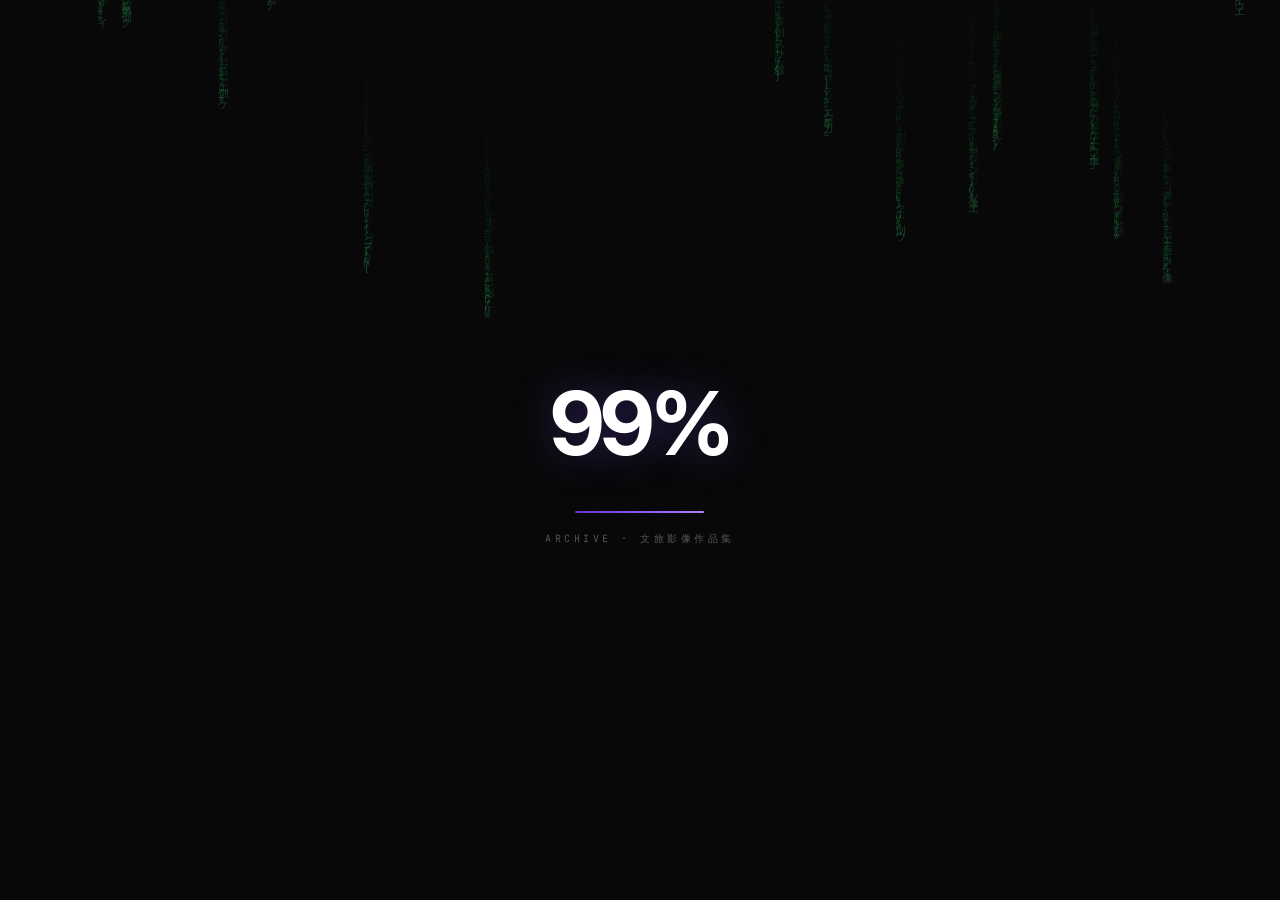
==== commit d89543de: "mobile-design" ====
--- a/index.html
+++ b/index.html
@@ -54,10 +54,11 @@
 
   /* ── 移动端 ── */
   @media(max-width:720px){
-    .hero .hero-text{padding-left:var(--gutter);}
-    .hero-sub{font-size:11px;letter-spacing:.18em;}
-    .hero .orb{right:-16%;top:56%;}
-    .hero .tags{margin-top:22px;}
+    .hero .hero-text{padding-left:var(--gutter);padding-right:var(--gutter);margin-top:-6vh;} /* 光学居中：略偏上 */
+    .hero .h1{font-size:7.6vw;}                    /* 最长行恰好占满一行，比桌面比例更饱满 */
+    .hero .orb{right:-18%;top:54%;width:min(440px,110vw);height:min(440px,110vw);}
+    .hero .tags{margin-top:26px;gap:12px;}
+    .hero .tag{padding:12px 22px;font-size:11px;}  /* 44px 级触控目标 */
   }
 </style>
 </head>
@@ -91,7 +92,8 @@
 
 <!-- ════ HERO ════ -->
 <section class="hero">
-  <video class="hero-video" id="heroVideo" autoplay muted loop playsinline preload="auto" src="assets/new-bg.mp4"></video>
+  <video class="hero-video" id="heroVideo" autoplay muted loop playsinline webkit-playsinline x5-playsinline
+    preload="auto" poster="assets/hero-poster.jpg" src="assets/new-bg.mp4"></video>
   <div class="scrim"></div>
   <div class="orb" id="orb"></div>
   <div class="hero-text">
@@ -168,8 +170,17 @@
 
 /* ════ ORB 紫→粉色彩 morph（光标靠近变粉）════ */
 initOrb(document.getElementById('orb'));
-/* 背景视频自动循环兜底（部分浏览器需 JS 触发 play）*/
-(function(){var v=document.getElementById('heroVideo');if(v&&v.play){var p=v.play();if(p&&p.catch)p.catch(function(){});}})();
+/* 背景视频自动循环兜底：
+   微信内置浏览器要等 JSBridge 就绪、部分安卓要等首次触摸后才允许播放；
+   播放前由 poster 海报帧顶住，不再黑屏 */
+(function(){
+  var v=document.getElementById('heroVideo');if(!v||!v.play)return;
+  function tryPlay(){var p=v.play();if(p&&p.catch)p.catch(function(){});}
+  tryPlay();
+  document.addEventListener('WeixinJSBridgeReady',tryPlay,false);
+  var once=function(){tryPlay();removeEventListener('touchstart',once);};
+  addEventListener('touchstart',once,{passive:true});
+})();
 
 /* ════ HERO 标签 → 跳转到对应类型的分类列表页 ════ */
 (function(){
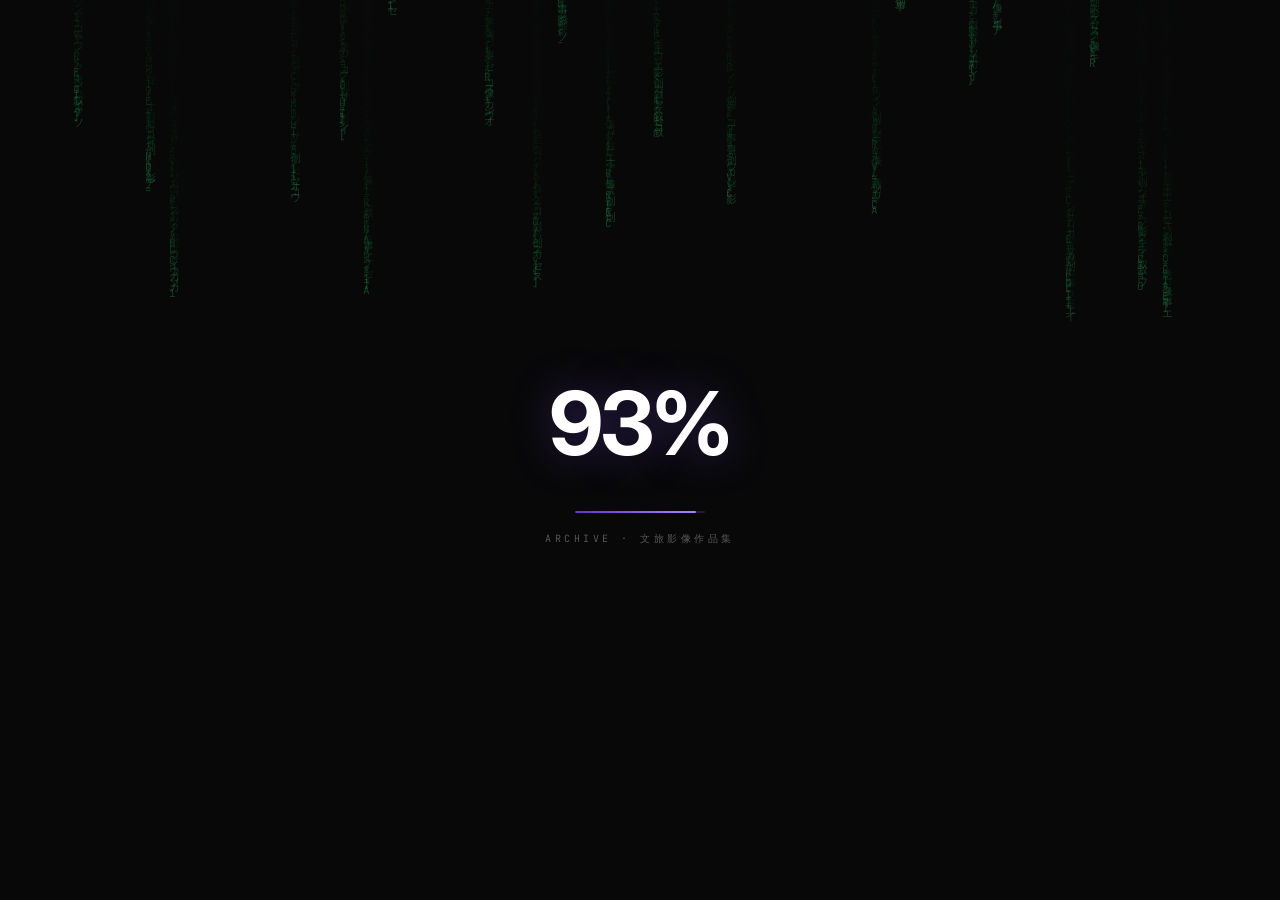
==== commit 356f5294: "Update index.html" ====
--- a/index.html
+++ b/index.html
@@ -36,12 +36,14 @@
   }
   @keyframes orbSpin{to{rotate:360deg;}}
   .hero .hero-text{max-width:none;margin:0;padding-left:6vw;padding-right:var(--gutter);}
-  .hero .tags{position:static;left:auto;right:auto;bottom:auto;margin-top:26px;justify-content:flex-start;}
+  .hero .tags{position:static;left:auto;right:auto;bottom:auto;margin-top:34px;justify-content:flex-start;}
   .page-reveal{opacity:0;transition:opacity .6s ease .15s;}
   .page-reveal.show{opacity:1;}
   .hero-line:hover{letter-spacing:.06em;color:var(--accent);}
-  /* ── Hero 三行大标题：字号适配最长一行，保证不折行 ── */
-  .hero .h1{font-size:clamp(1.6rem,6.8vw,6rem);}
+  /* ── Hero 三行大标题：字号适配最长一行，保证不折行 ──
+     行高从 0.9 放宽到 1.12：三行短语需要呼吸感，0.9 只适合超短单词的巨字排版；
+     字距从 -.045em 放宽到 -.025em：字号变小后过紧的负字距会显得挤 */
+  .hero .h1{font-size:clamp(1.6rem,6.8vw,6rem);line-height:1.12;letter-spacing:-.025em;}
   .tag:hover{letter-spacing:.28em;color:var(--accent);border-color:rgba(168,130,255,.4);}
 
   /* ── 整屏吸附滚动（一屏一屏）── */
